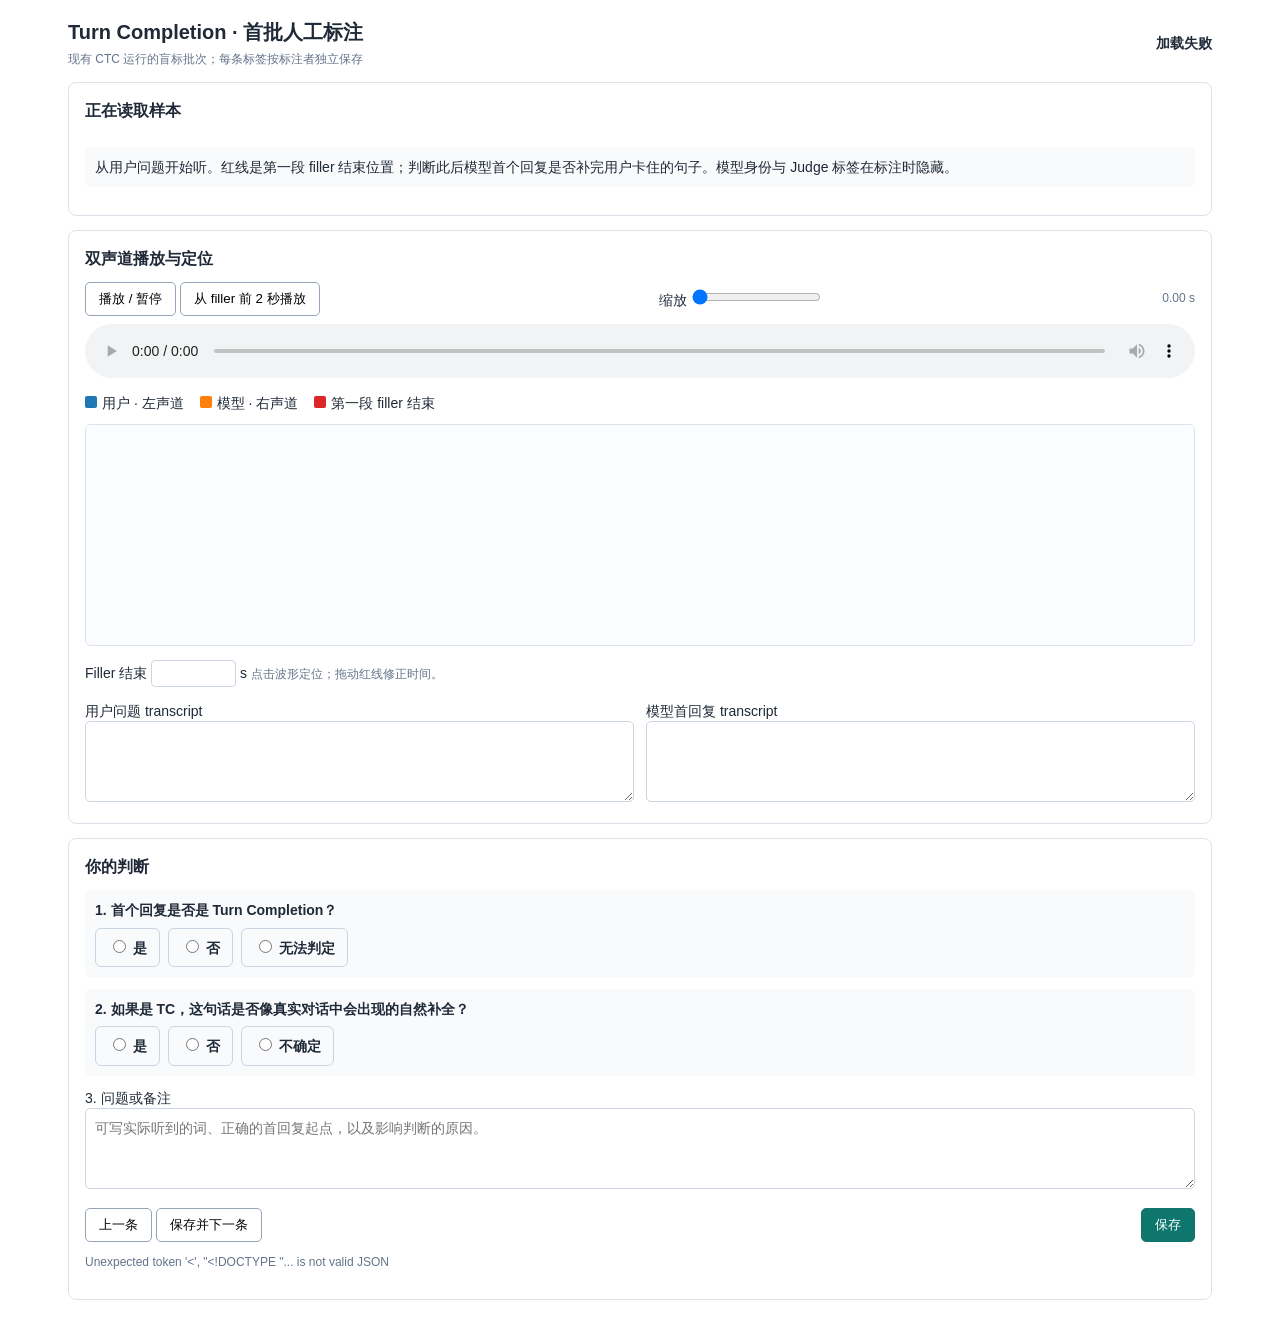
==== lab_ctc_agreement_app/static/index.html @ bad28054 "Add lab CTC agreement annotation app" ====
<!doctype html><html lang="zh-CN"><head><meta charset="utf-8"><meta name="viewport" content="width=device-width,initial-scale=1"><title>TC 首批人工标注</title><style>
:root{--ink:#1f2937;--muted:#64748b;--line:#dbe2ea;--blue:#1f77b4;--orange:#ff7f0e;--red:#dc2626;--accent:#0f766e}*{box-sizing:border-box}body{margin:0;color:var(--ink);font:14px/1.45 Arial,"Microsoft YaHei",sans-serif}main{max-width:1180px;margin:auto;padding:18px}h1{font-size:20px;margin:0 0 4px}h2{font-size:16px;margin:0 0 12px}.muted{color:var(--muted);font-size:12px}.card{border:1px solid var(--line);border-radius:8px;padding:16px;margin:14px 0}.row{display:flex;align-items:center;justify-content:space-between;gap:12px;flex-wrap:wrap}button{background:white;border:1px solid #94a3b8;border-radius:5px;padding:7px 13px;cursor:pointer}button.primary{background:var(--accent);color:white;border-color:var(--accent)}button:disabled{opacity:.5}.wavewrap{overflow-x:auto;border:1px solid var(--line);border-radius:6px;background:#fafcff;margin-top:10px}canvas{display:block;cursor:crosshair;touch-action:none}.legend{display:flex;gap:16px;flex-wrap:wrap;margin:10px 0}.legend b{display:inline-block;width:12px;height:12px;margin-right:5px;border-radius:2px}.transcripts{display:grid;grid-template-columns:1fr 1fr;gap:12px}textarea{width:100%;font:inherit;border:1px solid #cbd5e1;border-radius:5px;padding:9px;resize:vertical}.choices{display:flex;gap:8px;flex-wrap:wrap;margin-top:7px}.choices label{border:1px solid #cbd5e1;border-radius:6px;padding:8px 12px;cursor:pointer;background:#f8fafc;font-weight:bold}.choices label:has(input:checked){background:#eff6ff;border-color:var(--accent);color:var(--accent)}.prompt{padding:10px;background:#f8fafc;border-radius:6px;margin:12px 0}audio{width:100%;margin-top:8px}input[type=number]{width:85px;padding:5px;border:1px solid #cbd5e1;border-radius:4px}@media(max-width:700px){.transcripts{grid-template-columns:1fr}}
</style></head><body><main>
<header class="row"><div><h1>Turn Completion · 首批人工标注</h1><div class="muted">现有 CTC 运行的盲标批次；每条标签按标注者独立保存</div></div><strong id="progress">加载中…</strong></header>
<section class="card"><div class="row"><div><h2 id="caseTitle">正在读取样本</h2><span id="caseMeta" class="muted"></span></div><span id="caseStatus" class="muted"></span></div><p class="prompt">从用户问题开始听。红线是第一段 filler 结束位置；判断此后模型首个回复是否补完用户卡住的句子。模型身份与 Judge 标签在标注时隐藏。</p></section>
<section class="card"><h2>双声道播放与定位</h2><div class="row"><div><button id="play" type="button">播放 / 暂停</button> <button id="replay" type="button">从 filler 前 2 秒播放</button></div><label>缩放 <input id="zoom" type="range" min="1" max="3" step="0.1" value="1"></label><span id="clock" class="muted">0.00 s</span></div><audio id="audio" controls preload="metadata"></audio><div class="legend"><span><b style="background:var(--blue)"></b>用户 · 左声道</span><span><b style="background:var(--orange)"></b>模型 · 右声道</span><span><b style="background:var(--red)"></b>第一段 filler 结束</span></div><div class="wavewrap"><canvas id="wave" width="1120" height="220"></canvas></div><p><label>Filler 结束 <input id="filler" type="number" min="0" step="0.01"> s</label> <span class="muted">点击波形定位；拖动红线修正时间。</span></p><div class="transcripts"><label>用户问题 transcript<textarea id="userText" rows="3"></textarea></label><label>模型首回复 transcript<textarea id="modelText" rows="3"></textarea></label></div></section>
<section class="card"><h2>你的判断</h2><div class="prompt"><strong>1. 首个回复是否是 Turn Completion？</strong><div class="choices"><label><input type="radio" name="tc" value="yes"> 是</label><label><input type="radio" name="tc" value="no"> 否</label><label><input type="radio" name="tc" value="uncertain"> 无法判定</label></div></div><div class="prompt"><strong>2. 如果是 TC，这句话是否像真实对话中会出现的自然补全？</strong><div class="choices"><label><input type="radio" name="natural" value="yes"> 是</label><label><input type="radio" name="natural" value="no"> 否</label><label><input type="radio" name="natural" value="uncertain"> 不确定</label></div></div><label>3. 问题或备注<textarea id="note" rows="3" placeholder="可写实际听到的词、正确的首回复起点，以及影响判断的原因。"></textarea></label><div class="row" style="margin-top:14px"><div><button id="prev" type="button">上一条</button> <button id="next" type="button">保存并下一条</button></div><button id="save" class="primary" type="button">保存</button></div><p id="saveStatus" class="muted">每条标签单独保存。未点击保存或“保存并下一条”前，不会提交。</p></section>
</main><script>
const params=new URLSearchParams(location.search),annotator=params.get('annotator')||'',api=path=>`${path}?annotator=${encodeURIComponent(annotator)}`;
const q=id=>document.getElementById(id),audio=q('audio'),canvas=q('wave'),ctx=canvas.getContext('2d');let batch=[],index=0,channels=null,duration=1,dragMode=null,dirty=false,pendingSeek=null;
const checked=name=>document.querySelector(`input[name="${name}"]:checked`)?.value||null;
function current(){return batch[index]}
function draw(){const w=1120*(+q('zoom').value),h=220;canvas.width=w;canvas.height=h;ctx.fillStyle='#fafcff';ctx.fillRect(0,0,w,h);ctx.strokeStyle='#dbe2ea';ctx.beginPath();ctx.moveTo(0,110);ctx.lineTo(w,110);ctx.stroke();for(let c=0;c<2;c++){const data=channels?.[c],mid=c?165:55;ctx.fillStyle=c?'#ff7f0e':'#1f77b4';for(let x=0;x<w;x+=2){let amp=0;if(data){const a=Math.floor(x/w*data.length),b=Math.min(data.length,Math.floor((x+2)/w*data.length)+1),step=Math.max(1,Math.floor((b-a)/16));for(let i=a;i<b;i+=step)amp=Math.max(amp,Math.abs(data[i]))}const bar=Math.max(1,amp*38);ctx.fillRect(x,mid-bar,1.4,bar*2)}}const red=(+q('filler').value/duration)*w,play=(audio.currentTime/duration)*w;ctx.fillStyle='#dc2626';ctx.fillRect(red-2,0,4,h);ctx.fillText('filler end',Math.min(red+7,w-70),17);ctx.fillStyle='#0f766e';ctx.fillRect(play,0,2,h);ctx.fillStyle='#64748b';for(let t=0;t<=duration;t+=Math.max(2,Math.ceil(duration/10))){ctx.fillText(`${t}s`,t/duration*w+3,h-5)}}
function label(){return {key:current().key,turn_completion:checked('tc'),natural_completion:checked('natural'),filler_end_s:+q('filler').value,user_transcript:q('userText').value,model_transcript:q('modelText').value,note:q('note').value}}
async function save(){if(!checked('tc')){q('saveStatus').textContent='请先选择 Turn Completion 判断，或选择“无法判定”。';return false}try{const r=await fetch(api(`/api/label/${current().key}`),{method:'POST',headers:{'Content-Type':'application/json'},body:JSON.stringify(label())}),v=await r.json();if(!r.ok||!v.saved)throw Error(v.error||'save_failed');dirty=false;q('saveStatus').textContent='已保存到服务器';q('caseStatus').textContent='已保存';return true}catch(e){q('saveStatus').textContent=`保存失败：${e.message}`;return false}}
async function show(i){index=i;const c=current();audio.pause();audio.src=api(c.audio);audio.load();channels=null;duration=1;q('progress').textContent=`${i+1} / ${batch.length}`;q('caseTitle').textContent=`样本 ${i+1}`;q('caseMeta').textContent=`${c.context_mode==='text'?'Text':'Spoken'} context`;q('filler').value=c.filler_end_s;q('userText').value=c.user_transcript;q('modelText').value=c.model_transcript;q('note').value='';document.querySelectorAll('input[type=radio]').forEach(el=>el.checked=false);q('caseStatus').textContent='未标注';q('saveStatus').textContent='每条标签单独保存。';q('prev').disabled=i===0;q('next').disabled=i===batch.length-1;draw();try{const r=await fetch(api(`/api/label/${c.key}`));if(r.ok){const d=await r.json();if(index!==i)return;q('filler').value=d.filler_end_s??c.filler_end_s;q('userText').value=d.user_transcript??c.user_transcript;q('modelText').value=d.model_transcript??c.model_transcript;q('note').value=d.note??'';for(const [name,value] of [['tc',d.turn_completion],['natural',d.natural_completion]])if(value)document.querySelector(`input[name="${name}"][value="${value}"]`).checked=true;q('caseStatus').textContent='已保存';q('saveStatus').textContent='已恢复这条标签。';draw()}}catch{}fetch(api(c.audio)).then(r=>r.arrayBuffer()).then(b=>new(window.AudioContext||window.webkitAudioContext)().decodeAudioData(b)).then(buffer=>{if(index!==i)return;duration=buffer.duration;channels=[buffer.getChannelData(0),buffer.getChannelData(1)];draw()}).catch(()=>{q('saveStatus').textContent+=' 波形载入失败；仍可用音频播放器。'});dirty=false}
q('save').onclick=save;q('next').onclick=async()=>{if(await save())show(index+1)};q('prev').onclick=()=>{if(dirty&&!confirm('当前修改未保存，仍要返回上一条吗？'))return;show(index-1)};q('play').onclick=()=>audio.paused?audio.play():audio.pause();q('replay').onclick=()=>{audio.currentTime=Math.max(0,+q('filler').value-2);audio.play()};q('zoom').oninput=draw;audio.ontimeupdate=()=>{q('clock').textContent=`${audio.currentTime.toFixed(2)} / ${duration.toFixed(2)} s`;draw()};document.querySelectorAll('input,textarea').forEach(el=>{el.addEventListener('input',()=>dirty=true);el.addEventListener('change',()=>dirty=true)});
function waveTime(e){const rect=canvas.getBoundingClientRect();return Math.max(0,Math.min(duration,(e.clientX-rect.left)/rect.width*duration))}
function seekWave(e){const time=waveTime(e);if(audio.readyState>=1)audio.currentTime=time;else pendingSeek=time;q('clock').textContent=`${time.toFixed(2)} / ${duration.toFixed(2)} s`;draw()}
audio.addEventListener('loadedmetadata',()=>{if(Number.isFinite(audio.duration)&&audio.duration>0)duration=audio.duration;if(pendingSeek!==null){audio.currentTime=pendingSeek;pendingSeek=null}draw()});
canvas.onpointerdown=e=>{const rect=canvas.getBoundingClientRect(),x=(e.clientX-rect.left)/rect.width*canvas.width,red=+q('filler').value/duration*canvas.width;dragMode=Math.abs(x-red)<16?'filler':'seek';canvas.setPointerCapture(e.pointerId);if(dragMode==='seek')seekWave(e);draw()};
canvas.onpointermove=e=>{if(!dragMode)return;if(dragMode==='filler'){q('filler').value=waveTime(e).toFixed(2);dirty=true;draw()}else seekWave(e)};
canvas.onpointerup=()=>dragMode=null;canvas.onpointercancel=()=>dragMode=null;
Promise.all([fetch(api('/api/tasks')).then(r=>r.json()),fetch(api('/api/progress')).then(r=>r.json())]).then(([d,p])=>{batch=d.cases;if(!batch.length)throw Error('批次为空');const saved=new Set(p.saved_keys||[]);const first=batch.findIndex(c=>!saved.has(c.key));const requested=Number(new URLSearchParams(location.search).get('case'));const target=Number.isInteger(requested)&&requested>=1&&requested<=batch.length?requested-1:(first<0?batch.length-1:first);show(target);q('saveStatus').textContent=`已恢复你的进度：${p.saved_count}/${p.total} 条已保存。`}).catch(e=>{q('progress').textContent='加载失败';q('saveStatus').textContent=e.message});
</script></body></html>
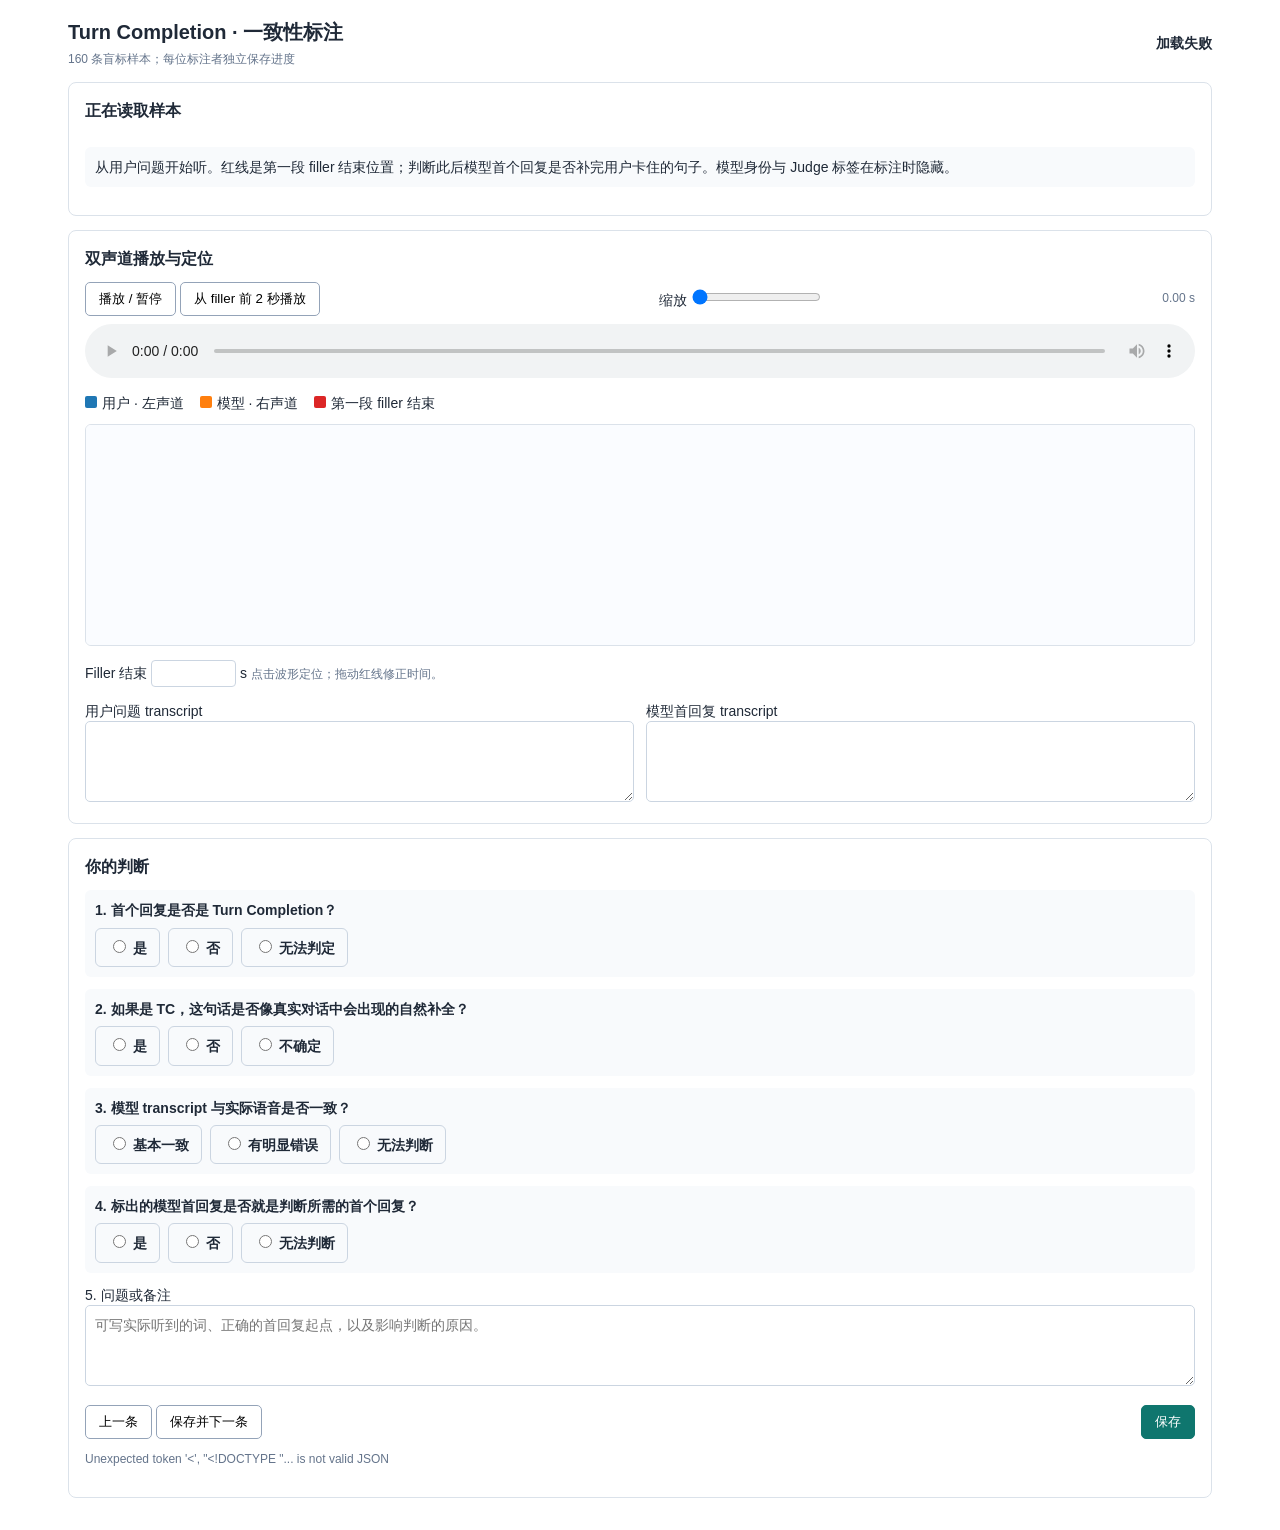
==== commit dbc96efa: "Add 160-case Turn Completion lab agreement batch" ====
--- a/lab_ctc_agreement_app/static/index.html
+++ b/lab_ctc_agreement_app/static/index.html
@@ -1,19 +1,19 @@
 <!doctype html><html lang="zh-CN"><head><meta charset="utf-8"><meta name="viewport" content="width=device-width,initial-scale=1"><title>TC 首批人工标注</title><style>
 :root{--ink:#1f2937;--muted:#64748b;--line:#dbe2ea;--blue:#1f77b4;--orange:#ff7f0e;--red:#dc2626;--accent:#0f766e}*{box-sizing:border-box}body{margin:0;color:var(--ink);font:14px/1.45 Arial,"Microsoft YaHei",sans-serif}main{max-width:1180px;margin:auto;padding:18px}h1{font-size:20px;margin:0 0 4px}h2{font-size:16px;margin:0 0 12px}.muted{color:var(--muted);font-size:12px}.card{border:1px solid var(--line);border-radius:8px;padding:16px;margin:14px 0}.row{display:flex;align-items:center;justify-content:space-between;gap:12px;flex-wrap:wrap}button{background:white;border:1px solid #94a3b8;border-radius:5px;padding:7px 13px;cursor:pointer}button.primary{background:var(--accent);color:white;border-color:var(--accent)}button:disabled{opacity:.5}.wavewrap{overflow-x:auto;border:1px solid var(--line);border-radius:6px;background:#fafcff;margin-top:10px}canvas{display:block;cursor:crosshair;touch-action:none}.legend{display:flex;gap:16px;flex-wrap:wrap;margin:10px 0}.legend b{display:inline-block;width:12px;height:12px;margin-right:5px;border-radius:2px}.transcripts{display:grid;grid-template-columns:1fr 1fr;gap:12px}textarea{width:100%;font:inherit;border:1px solid #cbd5e1;border-radius:5px;padding:9px;resize:vertical}.choices{display:flex;gap:8px;flex-wrap:wrap;margin-top:7px}.choices label{border:1px solid #cbd5e1;border-radius:6px;padding:8px 12px;cursor:pointer;background:#f8fafc;font-weight:bold}.choices label:has(input:checked){background:#eff6ff;border-color:var(--accent);color:var(--accent)}.prompt{padding:10px;background:#f8fafc;border-radius:6px;margin:12px 0}audio{width:100%;margin-top:8px}input[type=number]{width:85px;padding:5px;border:1px solid #cbd5e1;border-radius:4px}@media(max-width:700px){.transcripts{grid-template-columns:1fr}}
 </style></head><body><main>
-<header class="row"><div><h1>Turn Completion · 首批人工标注</h1><div class="muted">现有 CTC 运行的盲标批次；每条标签按标注者独立保存</div></div><strong id="progress">加载中…</strong></header>
+<header class="row"><div><h1>Turn Completion · 一致性标注</h1><div class="muted">160 条盲标样本；每位标注者独立保存进度</div></div><strong id="progress">加载中…</strong></header>
 <section class="card"><div class="row"><div><h2 id="caseTitle">正在读取样本</h2><span id="caseMeta" class="muted"></span></div><span id="caseStatus" class="muted"></span></div><p class="prompt">从用户问题开始听。红线是第一段 filler 结束位置；判断此后模型首个回复是否补完用户卡住的句子。模型身份与 Judge 标签在标注时隐藏。</p></section>
 <section class="card"><h2>双声道播放与定位</h2><div class="row"><div><button id="play" type="button">播放 / 暂停</button> <button id="replay" type="button">从 filler 前 2 秒播放</button></div><label>缩放 <input id="zoom" type="range" min="1" max="3" step="0.1" value="1"></label><span id="clock" class="muted">0.00 s</span></div><audio id="audio" controls preload="metadata"></audio><div class="legend"><span><b style="background:var(--blue)"></b>用户 · 左声道</span><span><b style="background:var(--orange)"></b>模型 · 右声道</span><span><b style="background:var(--red)"></b>第一段 filler 结束</span></div><div class="wavewrap"><canvas id="wave" width="1120" height="220"></canvas></div><p><label>Filler 结束 <input id="filler" type="number" min="0" step="0.01"> s</label> <span class="muted">点击波形定位；拖动红线修正时间。</span></p><div class="transcripts"><label>用户问题 transcript<textarea id="userText" rows="3"></textarea></label><label>模型首回复 transcript<textarea id="modelText" rows="3"></textarea></label></div></section>
-<section class="card"><h2>你的判断</h2><div class="prompt"><strong>1. 首个回复是否是 Turn Completion？</strong><div class="choices"><label><input type="radio" name="tc" value="yes"> 是</label><label><input type="radio" name="tc" value="no"> 否</label><label><input type="radio" name="tc" value="uncertain"> 无法判定</label></div></div><div class="prompt"><strong>2. 如果是 TC，这句话是否像真实对话中会出现的自然补全？</strong><div class="choices"><label><input type="radio" name="natural" value="yes"> 是</label><label><input type="radio" name="natural" value="no"> 否</label><label><input type="radio" name="natural" value="uncertain"> 不确定</label></div></div><label>3. 问题或备注<textarea id="note" rows="3" placeholder="可写实际听到的词、正确的首回复起点，以及影响判断的原因。"></textarea></label><div class="row" style="margin-top:14px"><div><button id="prev" type="button">上一条</button> <button id="next" type="button">保存并下一条</button></div><button id="save" class="primary" type="button">保存</button></div><p id="saveStatus" class="muted">每条标签单独保存。未点击保存或“保存并下一条”前，不会提交。</p></section>
+<section class="card"><h2>你的判断</h2><div class="prompt"><strong>1. 首个回复是否是 Turn Completion？</strong><div class="choices"><label><input type="radio" name="tc" value="yes"> 是</label><label><input type="radio" name="tc" value="no"> 否</label><label><input type="radio" name="tc" value="uncertain"> 无法判定</label></div></div><div class="prompt"><strong>2. 如果是 TC，这句话是否像真实对话中会出现的自然补全？</strong><div class="choices"><label><input type="radio" name="natural" value="yes"> 是</label><label><input type="radio" name="natural" value="no"> 否</label><label><input type="radio" name="natural" value="uncertain"> 不确定</label></div></div><div class="prompt"><strong>3. 模型 transcript 与实际语音是否一致？</strong><div class="choices"><label><input type="radio" name="asr" value="match"> 基本一致</label><label><input type="radio" name="asr" value="material"> 有明显错误</label><label><input type="radio" name="asr" value="uncertain"> 无法判断</label></div></div><div class="prompt"><strong>4. 标出的模型首回复是否就是判断所需的首个回复？</strong><div class="choices"><label><input type="radio" name="boundary" value="correct"> 是</label><label><input type="radio" name="boundary" value="incorrect"> 否</label><label><input type="radio" name="boundary" value="uncertain"> 无法判断</label></div></div><label>5. 问题或备注<textarea id="note" rows="3" placeholder="可写实际听到的词、正确的首回复起点，以及影响判断的原因。"></textarea></label><div class="row" style="margin-top:14px"><div><button id="prev" type="button">上一条</button> <button id="next" type="button">保存并下一条</button></div><button id="save" class="primary" type="button">保存</button></div><p id="saveStatus" class="muted">每条标签单独保存。未点击保存或“保存并下一条”前，不会提交。</p></section>
 </main><script>
 const params=new URLSearchParams(location.search),annotator=params.get('annotator')||'',api=path=>`${path}?annotator=${encodeURIComponent(annotator)}`;
 const q=id=>document.getElementById(id),audio=q('audio'),canvas=q('wave'),ctx=canvas.getContext('2d');let batch=[],index=0,channels=null,duration=1,dragMode=null,dirty=false,pendingSeek=null;
 const checked=name=>document.querySelector(`input[name="${name}"]:checked`)?.value||null;
 function current(){return batch[index]}
 function draw(){const w=1120*(+q('zoom').value),h=220;canvas.width=w;canvas.height=h;ctx.fillStyle='#fafcff';ctx.fillRect(0,0,w,h);ctx.strokeStyle='#dbe2ea';ctx.beginPath();ctx.moveTo(0,110);ctx.lineTo(w,110);ctx.stroke();for(let c=0;c<2;c++){const data=channels?.[c],mid=c?165:55;ctx.fillStyle=c?'#ff7f0e':'#1f77b4';for(let x=0;x<w;x+=2){let amp=0;if(data){const a=Math.floor(x/w*data.length),b=Math.min(data.length,Math.floor((x+2)/w*data.length)+1),step=Math.max(1,Math.floor((b-a)/16));for(let i=a;i<b;i+=step)amp=Math.max(amp,Math.abs(data[i]))}const bar=Math.max(1,amp*38);ctx.fillRect(x,mid-bar,1.4,bar*2)}}const red=(+q('filler').value/duration)*w,play=(audio.currentTime/duration)*w;ctx.fillStyle='#dc2626';ctx.fillRect(red-2,0,4,h);ctx.fillText('filler end',Math.min(red+7,w-70),17);ctx.fillStyle='#0f766e';ctx.fillRect(play,0,2,h);ctx.fillStyle='#64748b';for(let t=0;t<=duration;t+=Math.max(2,Math.ceil(duration/10))){ctx.fillText(`${t}s`,t/duration*w+3,h-5)}}
-function label(){return {key:current().key,turn_completion:checked('tc'),natural_completion:checked('natural'),filler_end_s:+q('filler').value,user_transcript:q('userText').value,model_transcript:q('modelText').value,note:q('note').value}}
-async function save(){if(!checked('tc')){q('saveStatus').textContent='请先选择 Turn Completion 判断，或选择“无法判定”。';return false}try{const r=await fetch(api(`/api/label/${current().key}`),{method:'POST',headers:{'Content-Type':'application/json'},body:JSON.stringify(label())}),v=await r.json();if(!r.ok||!v.saved)throw Error(v.error||'save_failed');dirty=false;q('saveStatus').textContent='已保存到服务器';q('caseStatus').textContent='已保存';return true}catch(e){q('saveStatus').textContent=`保存失败：${e.message}`;return false}}
-async function show(i){index=i;const c=current();audio.pause();audio.src=api(c.audio);audio.load();channels=null;duration=1;q('progress').textContent=`${i+1} / ${batch.length}`;q('caseTitle').textContent=`样本 ${i+1}`;q('caseMeta').textContent=`${c.context_mode==='text'?'Text':'Spoken'} context`;q('filler').value=c.filler_end_s;q('userText').value=c.user_transcript;q('modelText').value=c.model_transcript;q('note').value='';document.querySelectorAll('input[type=radio]').forEach(el=>el.checked=false);q('caseStatus').textContent='未标注';q('saveStatus').textContent='每条标签单独保存。';q('prev').disabled=i===0;q('next').disabled=i===batch.length-1;draw();try{const r=await fetch(api(`/api/label/${c.key}`));if(r.ok){const d=await r.json();if(index!==i)return;q('filler').value=d.filler_end_s??c.filler_end_s;q('userText').value=d.user_transcript??c.user_transcript;q('modelText').value=d.model_transcript??c.model_transcript;q('note').value=d.note??'';for(const [name,value] of [['tc',d.turn_completion],['natural',d.natural_completion]])if(value)document.querySelector(`input[name="${name}"][value="${value}"]`).checked=true;q('caseStatus').textContent='已保存';q('saveStatus').textContent='已恢复这条标签。';draw()}}catch{}fetch(api(c.audio)).then(r=>r.arrayBuffer()).then(b=>new(window.AudioContext||window.webkitAudioContext)().decodeAudioData(b)).then(buffer=>{if(index!==i)return;duration=buffer.duration;channels=[buffer.getChannelData(0),buffer.getChannelData(1)];draw()}).catch(()=>{q('saveStatus').textContent+=' 波形载入失败；仍可用音频播放器。'});dirty=false}
+function label(){return {key:current().key,turn_completion:checked('tc'),natural_completion:checked('natural'),asr_quality:checked('asr'),candidate_boundary:checked('boundary'),filler_end_s:+q('filler').value,user_transcript:q('userText').value,model_transcript:q('modelText').value,note:q('note').value}}
+async function save(){if(!checked('tc')||!checked('asr')||!checked('boundary')){q('saveStatus').textContent='请完成 TC、transcript 和首回复判断。';return false}if(checked('tc')==='yes'&&!checked('natural')){q('saveStatus').textContent='判为 TC 时请填写自然度。';return false}try{const r=await fetch(api(`/api/label/${current().key}`),{method:'POST',headers:{'Content-Type':'application/json'},body:JSON.stringify(label())}),v=await r.json();if(!r.ok||!v.saved)throw Error(v.error||'save_failed');dirty=false;q('saveStatus').textContent='已保存到服务器';q('caseStatus').textContent='已保存';return true}catch(e){q('saveStatus').textContent=`保存失败：${e.message}`;return false}}
+async function show(i){index=i;const c=current();audio.pause();audio.src=api(c.audio);audio.load();channels=null;duration=1;q('progress').textContent=`${i+1} / ${batch.length}`;q('caseTitle').textContent=`样本 ${i+1}`;q('caseMeta').textContent='';q('filler').value=c.filler_end_s;q('userText').value=c.user_transcript;q('modelText').value=c.model_transcript;q('note').value='';document.querySelectorAll('input[type=radio]').forEach(el=>el.checked=false);q('caseStatus').textContent='未标注';q('saveStatus').textContent='每条标签单独保存。';q('prev').disabled=i===0;q('next').disabled=i===batch.length-1;draw();try{const r=await fetch(api(`/api/label/${c.key}`));if(r.ok){const d=await r.json();if(index!==i)return;q('filler').value=d.filler_end_s??c.filler_end_s;q('userText').value=d.user_transcript??c.user_transcript;q('modelText').value=d.model_transcript??c.model_transcript;q('note').value=d.note??'';for(const [name,value] of [['tc',d.turn_completion],['natural',d.natural_completion],['asr',d.asr_quality],['boundary',d.candidate_boundary]])if(value){const input=document.querySelector(`input[name="${name}"][value="${value}"]`);if(input)input.checked=true}q('caseStatus').textContent='已保存';q('saveStatus').textContent='已恢复这条标签。';draw()}}catch{}fetch(api(c.audio)).then(r=>r.arrayBuffer()).then(b=>new(window.AudioContext||window.webkitAudioContext)().decodeAudioData(b)).then(buffer=>{if(index!==i)return;duration=buffer.duration;channels=[buffer.getChannelData(0),buffer.getChannelData(1)];draw()}).catch(()=>{q('saveStatus').textContent+=' 波形载入失败；仍可用音频播放器。'});dirty=false}
 q('save').onclick=save;q('next').onclick=async()=>{if(await save())show(index+1)};q('prev').onclick=()=>{if(dirty&&!confirm('当前修改未保存，仍要返回上一条吗？'))return;show(index-1)};q('play').onclick=()=>audio.paused?audio.play():audio.pause();q('replay').onclick=()=>{audio.currentTime=Math.max(0,+q('filler').value-2);audio.play()};q('zoom').oninput=draw;audio.ontimeupdate=()=>{q('clock').textContent=`${audio.currentTime.toFixed(2)} / ${duration.toFixed(2)} s`;draw()};document.querySelectorAll('input,textarea').forEach(el=>{el.addEventListener('input',()=>dirty=true);el.addEventListener('change',()=>dirty=true)});
 function waveTime(e){const rect=canvas.getBoundingClientRect();return Math.max(0,Math.min(duration,(e.clientX-rect.left)/rect.width*duration))}
 function seekWave(e){const time=waveTime(e);if(audio.readyState>=1)audio.currentTime=time;else pendingSeek=time;q('clock').textContent=`${time.toFixed(2)} / ${duration.toFixed(2)} s`;draw()}
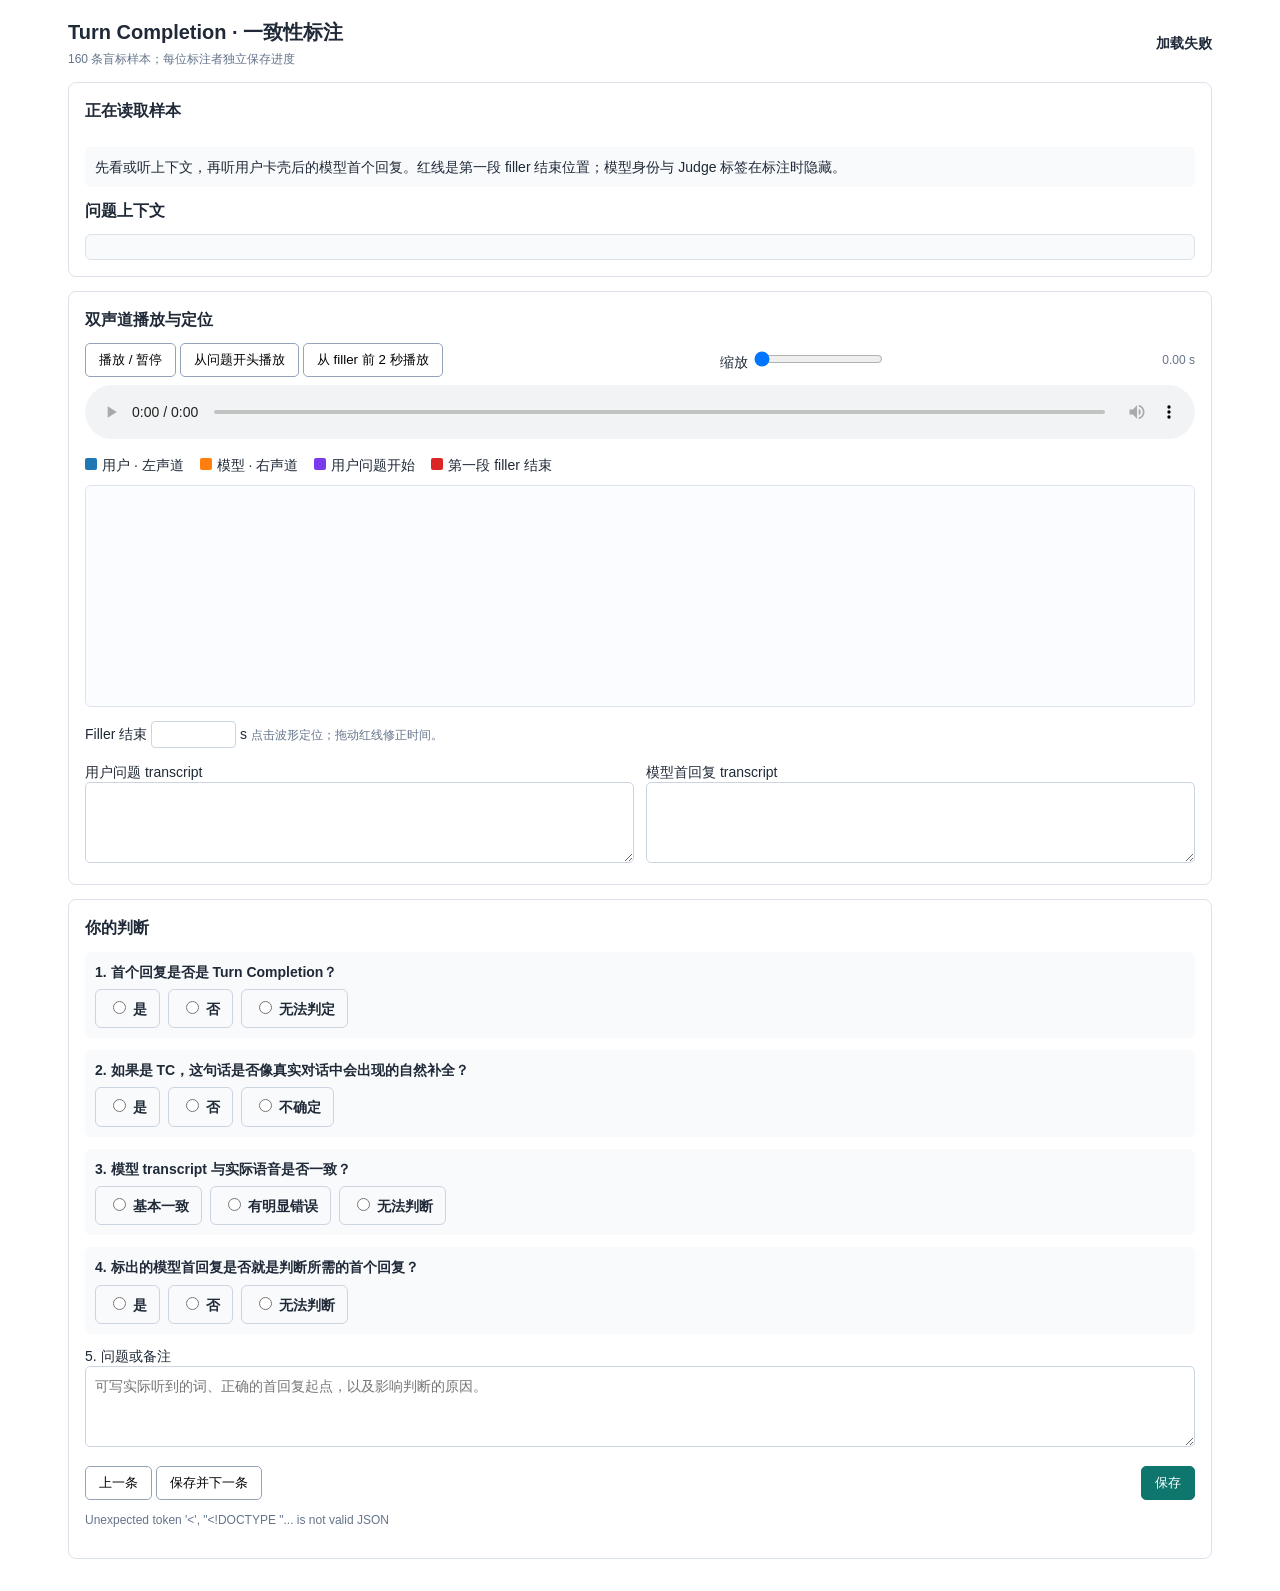
==== commit e4f5b2ce: "Restore question context in TC agreement dataset and UI" ====
--- a/lab_ctc_agreement_app/static/index.html
+++ b/lab_ctc_agreement_app/static/index.html
@@ -1,20 +1,20 @@
 <!doctype html><html lang="zh-CN"><head><meta charset="utf-8"><meta name="viewport" content="width=device-width,initial-scale=1"><title>TC 首批人工标注</title><style>
-:root{--ink:#1f2937;--muted:#64748b;--line:#dbe2ea;--blue:#1f77b4;--orange:#ff7f0e;--red:#dc2626;--accent:#0f766e}*{box-sizing:border-box}body{margin:0;color:var(--ink);font:14px/1.45 Arial,"Microsoft YaHei",sans-serif}main{max-width:1180px;margin:auto;padding:18px}h1{font-size:20px;margin:0 0 4px}h2{font-size:16px;margin:0 0 12px}.muted{color:var(--muted);font-size:12px}.card{border:1px solid var(--line);border-radius:8px;padding:16px;margin:14px 0}.row{display:flex;align-items:center;justify-content:space-between;gap:12px;flex-wrap:wrap}button{background:white;border:1px solid #94a3b8;border-radius:5px;padding:7px 13px;cursor:pointer}button.primary{background:var(--accent);color:white;border-color:var(--accent)}button:disabled{opacity:.5}.wavewrap{overflow-x:auto;border:1px solid var(--line);border-radius:6px;background:#fafcff;margin-top:10px}canvas{display:block;cursor:crosshair;touch-action:none}.legend{display:flex;gap:16px;flex-wrap:wrap;margin:10px 0}.legend b{display:inline-block;width:12px;height:12px;margin-right:5px;border-radius:2px}.transcripts{display:grid;grid-template-columns:1fr 1fr;gap:12px}textarea{width:100%;font:inherit;border:1px solid #cbd5e1;border-radius:5px;padding:9px;resize:vertical}.choices{display:flex;gap:8px;flex-wrap:wrap;margin-top:7px}.choices label{border:1px solid #cbd5e1;border-radius:6px;padding:8px 12px;cursor:pointer;background:#f8fafc;font-weight:bold}.choices label:has(input:checked){background:#eff6ff;border-color:var(--accent);color:var(--accent)}.prompt{padding:10px;background:#f8fafc;border-radius:6px;margin:12px 0}audio{width:100%;margin-top:8px}input[type=number]{width:85px;padding:5px;border:1px solid #cbd5e1;border-radius:4px}@media(max-width:700px){.transcripts{grid-template-columns:1fr}}
+:root{--ink:#1f2937;--muted:#64748b;--line:#dbe2ea;--blue:#1f77b4;--orange:#ff7f0e;--red:#dc2626;--accent:#0f766e}*{box-sizing:border-box}body{margin:0;color:var(--ink);font:14px/1.45 Arial,"Microsoft YaHei",sans-serif}main{max-width:1180px;margin:auto;padding:18px}h1{font-size:20px;margin:0 0 4px}h2{font-size:16px;margin:0 0 12px}.muted{color:var(--muted);font-size:12px}.card{border:1px solid var(--line);border-radius:8px;padding:16px;margin:14px 0}.row{display:flex;align-items:center;justify-content:space-between;gap:12px;flex-wrap:wrap}button{background:white;border:1px solid #94a3b8;border-radius:5px;padding:7px 13px;cursor:pointer}button.primary{background:var(--accent);color:white;border-color:var(--accent)}button:disabled{opacity:.5}.wavewrap{overflow-x:auto;border:1px solid var(--line);border-radius:6px;background:#fafcff;margin-top:10px}canvas{display:block;cursor:crosshair;touch-action:none}.legend{display:flex;gap:16px;flex-wrap:wrap;margin:10px 0}.legend b{display:inline-block;width:12px;height:12px;margin-right:5px;border-radius:2px}.transcripts{display:grid;grid-template-columns:1fr 1fr;gap:12px}textarea{width:100%;font:inherit;border:1px solid #cbd5e1;border-radius:5px;padding:9px;resize:vertical}.choices{display:flex;gap:8px;flex-wrap:wrap;margin-top:7px}.choices label{border:1px solid #cbd5e1;border-radius:6px;padding:8px 12px;cursor:pointer;background:#f8fafc;font-weight:bold}.choices label:has(input:checked){background:#eff6ff;border-color:var(--accent);color:var(--accent)}.prompt{padding:10px;background:#f8fafc;border-radius:6px;margin:12px 0}.context-text{white-space:pre-wrap;max-height:220px;overflow:auto;padding:12px;background:#f8fafc;border:1px solid var(--line);border-radius:6px}audio{width:100%;margin-top:8px}input[type=number]{width:85px;padding:5px;border:1px solid #cbd5e1;border-radius:4px}@media(max-width:700px){.transcripts{grid-template-columns:1fr}}
 </style></head><body><main>
 <header class="row"><div><h1>Turn Completion · 一致性标注</h1><div class="muted">160 条盲标样本；每位标注者独立保存进度</div></div><strong id="progress">加载中…</strong></header>
-<section class="card"><div class="row"><div><h2 id="caseTitle">正在读取样本</h2><span id="caseMeta" class="muted"></span></div><span id="caseStatus" class="muted"></span></div><p class="prompt">从用户问题开始听。红线是第一段 filler 结束位置；判断此后模型首个回复是否补完用户卡住的句子。模型身份与 Judge 标签在标注时隐藏。</p></section>
-<section class="card"><h2>双声道播放与定位</h2><div class="row"><div><button id="play" type="button">播放 / 暂停</button> <button id="replay" type="button">从 filler 前 2 秒播放</button></div><label>缩放 <input id="zoom" type="range" min="1" max="3" step="0.1" value="1"></label><span id="clock" class="muted">0.00 s</span></div><audio id="audio" controls preload="metadata"></audio><div class="legend"><span><b style="background:var(--blue)"></b>用户 · 左声道</span><span><b style="background:var(--orange)"></b>模型 · 右声道</span><span><b style="background:var(--red)"></b>第一段 filler 结束</span></div><div class="wavewrap"><canvas id="wave" width="1120" height="220"></canvas></div><p><label>Filler 结束 <input id="filler" type="number" min="0" step="0.01"> s</label> <span class="muted">点击波形定位；拖动红线修正时间。</span></p><div class="transcripts"><label>用户问题 transcript<textarea id="userText" rows="3"></textarea></label><label>模型首回复 transcript<textarea id="modelText" rows="3"></textarea></label></div></section>
+<section class="card"><div class="row"><div><h2 id="caseTitle">正在读取样本</h2><span id="caseMeta" class="muted"></span></div><span id="caseStatus" class="muted"></span></div><p class="prompt">先看或听上下文，再听用户卡壳后的模型首个回复。红线是第一段 filler 结束位置；模型身份与 Judge 标签在标注时隐藏。</p><h2 id="contextTitle">问题上下文</h2><div id="contextText" class="context-text"></div></section>
+<section class="card"><h2>双声道播放与定位</h2><div class="row"><div><button id="play" type="button">播放 / 暂停</button> <button id="question" type="button">从问题开头播放</button> <button id="replay" type="button">从 filler 前 2 秒播放</button></div><label>缩放 <input id="zoom" type="range" min="1" max="3" step="0.1" value="1"></label><span id="clock" class="muted">0.00 s</span></div><audio id="audio" controls preload="metadata"></audio><div class="legend"><span><b style="background:var(--blue)"></b>用户 · 左声道</span><span><b style="background:var(--orange)"></b>模型 · 右声道</span><span><b style="background:#7c3aed"></b>用户问题开始</span><span><b style="background:var(--red)"></b>第一段 filler 结束</span></div><div class="wavewrap"><canvas id="wave" width="1120" height="220"></canvas></div><p><label>Filler 结束 <input id="filler" type="number" min="0" step="0.01"> s</label> <span class="muted">点击波形定位；拖动红线修正时间。</span></p><div class="transcripts"><label>用户问题 transcript<textarea id="userText" rows="3"></textarea></label><label>模型首回复 transcript<textarea id="modelText" rows="3"></textarea></label></div></section>
 <section class="card"><h2>你的判断</h2><div class="prompt"><strong>1. 首个回复是否是 Turn Completion？</strong><div class="choices"><label><input type="radio" name="tc" value="yes"> 是</label><label><input type="radio" name="tc" value="no"> 否</label><label><input type="radio" name="tc" value="uncertain"> 无法判定</label></div></div><div class="prompt"><strong>2. 如果是 TC，这句话是否像真实对话中会出现的自然补全？</strong><div class="choices"><label><input type="radio" name="natural" value="yes"> 是</label><label><input type="radio" name="natural" value="no"> 否</label><label><input type="radio" name="natural" value="uncertain"> 不确定</label></div></div><div class="prompt"><strong>3. 模型 transcript 与实际语音是否一致？</strong><div class="choices"><label><input type="radio" name="asr" value="match"> 基本一致</label><label><input type="radio" name="asr" value="material"> 有明显错误</label><label><input type="radio" name="asr" value="uncertain"> 无法判断</label></div></div><div class="prompt"><strong>4. 标出的模型首回复是否就是判断所需的首个回复？</strong><div class="choices"><label><input type="radio" name="boundary" value="correct"> 是</label><label><input type="radio" name="boundary" value="incorrect"> 否</label><label><input type="radio" name="boundary" value="uncertain"> 无法判断</label></div></div><label>5. 问题或备注<textarea id="note" rows="3" placeholder="可写实际听到的词、正确的首回复起点，以及影响判断的原因。"></textarea></label><div class="row" style="margin-top:14px"><div><button id="prev" type="button">上一条</button> <button id="next" type="button">保存并下一条</button></div><button id="save" class="primary" type="button">保存</button></div><p id="saveStatus" class="muted">每条标签单独保存。未点击保存或“保存并下一条”前，不会提交。</p></section>
 </main><script>
 const params=new URLSearchParams(location.search),annotator=params.get('annotator')||'',api=path=>`${path}?annotator=${encodeURIComponent(annotator)}`;
 const q=id=>document.getElementById(id),audio=q('audio'),canvas=q('wave'),ctx=canvas.getContext('2d');let batch=[],index=0,channels=null,duration=1,dragMode=null,dirty=false,pendingSeek=null;
 const checked=name=>document.querySelector(`input[name="${name}"]:checked`)?.value||null;
 function current(){return batch[index]}
-function draw(){const w=1120*(+q('zoom').value),h=220;canvas.width=w;canvas.height=h;ctx.fillStyle='#fafcff';ctx.fillRect(0,0,w,h);ctx.strokeStyle='#dbe2ea';ctx.beginPath();ctx.moveTo(0,110);ctx.lineTo(w,110);ctx.stroke();for(let c=0;c<2;c++){const data=channels?.[c],mid=c?165:55;ctx.fillStyle=c?'#ff7f0e':'#1f77b4';for(let x=0;x<w;x+=2){let amp=0;if(data){const a=Math.floor(x/w*data.length),b=Math.min(data.length,Math.floor((x+2)/w*data.length)+1),step=Math.max(1,Math.floor((b-a)/16));for(let i=a;i<b;i+=step)amp=Math.max(amp,Math.abs(data[i]))}const bar=Math.max(1,amp*38);ctx.fillRect(x,mid-bar,1.4,bar*2)}}const red=(+q('filler').value/duration)*w,play=(audio.currentTime/duration)*w;ctx.fillStyle='#dc2626';ctx.fillRect(red-2,0,4,h);ctx.fillText('filler end',Math.min(red+7,w-70),17);ctx.fillStyle='#0f766e';ctx.fillRect(play,0,2,h);ctx.fillStyle='#64748b';for(let t=0;t<=duration;t+=Math.max(2,Math.ceil(duration/10))){ctx.fillText(`${t}s`,t/duration*w+3,h-5)}}
+function draw(){const w=1120*(+q('zoom').value),h=220;canvas.width=w;canvas.height=h;ctx.fillStyle='#fafcff';ctx.fillRect(0,0,w,h);ctx.strokeStyle='#dbe2ea';ctx.beginPath();ctx.moveTo(0,110);ctx.lineTo(w,110);ctx.stroke();for(let c=0;c<2;c++){const data=channels?.[c],mid=c?165:55;ctx.fillStyle=c?'#ff7f0e':'#1f77b4';for(let x=0;x<w;x+=2){let amp=0;if(data){const a=Math.floor(x/w*data.length),b=Math.min(data.length,Math.floor((x+2)/w*data.length)+1),step=Math.max(1,Math.floor((b-a)/16));for(let i=a;i<b;i+=step)amp=Math.max(amp,Math.abs(data[i]))}const bar=Math.max(1,amp*38);ctx.fillRect(x,mid-bar,1.4,bar*2)}}const start=+(current()?.question_start_s||0)/duration*w,red=(+q('filler').value/duration)*w,play=(audio.currentTime/duration)*w;if(start>0){ctx.fillStyle='#7c3aed';ctx.fillRect(start-2,0,4,h);ctx.fillText('question',Math.min(start+7,w-65),33)}ctx.fillStyle='#dc2626';ctx.fillRect(red-2,0,4,h);ctx.fillText('filler end',Math.min(red+7,w-70),17);ctx.fillStyle='#0f766e';ctx.fillRect(play,0,2,h);ctx.fillStyle='#64748b';for(let t=0;t<=duration;t+=Math.max(2,Math.ceil(duration/10))){ctx.fillText(`${t}s`,t/duration*w+3,h-5)}}
 function label(){return {key:current().key,turn_completion:checked('tc'),natural_completion:checked('natural'),asr_quality:checked('asr'),candidate_boundary:checked('boundary'),filler_end_s:+q('filler').value,user_transcript:q('userText').value,model_transcript:q('modelText').value,note:q('note').value}}
 async function save(){if(!checked('tc')||!checked('asr')||!checked('boundary')){q('saveStatus').textContent='请完成 TC、transcript 和首回复判断。';return false}if(checked('tc')==='yes'&&!checked('natural')){q('saveStatus').textContent='判为 TC 时请填写自然度。';return false}try{const r=await fetch(api(`/api/label/${current().key}`),{method:'POST',headers:{'Content-Type':'application/json'},body:JSON.stringify(label())}),v=await r.json();if(!r.ok||!v.saved)throw Error(v.error||'save_failed');dirty=false;q('saveStatus').textContent='已保存到服务器';q('caseStatus').textContent='已保存';return true}catch(e){q('saveStatus').textContent=`保存失败：${e.message}`;return false}}
-async function show(i){index=i;const c=current();audio.pause();audio.src=api(c.audio);audio.load();channels=null;duration=1;q('progress').textContent=`${i+1} / ${batch.length}`;q('caseTitle').textContent=`样本 ${i+1}`;q('caseMeta').textContent='';q('filler').value=c.filler_end_s;q('userText').value=c.user_transcript;q('modelText').value=c.model_transcript;q('note').value='';document.querySelectorAll('input[type=radio]').forEach(el=>el.checked=false);q('caseStatus').textContent='未标注';q('saveStatus').textContent='每条标签单独保存。';q('prev').disabled=i===0;q('next').disabled=i===batch.length-1;draw();try{const r=await fetch(api(`/api/label/${c.key}`));if(r.ok){const d=await r.json();if(index!==i)return;q('filler').value=d.filler_end_s??c.filler_end_s;q('userText').value=d.user_transcript??c.user_transcript;q('modelText').value=d.model_transcript??c.model_transcript;q('note').value=d.note??'';for(const [name,value] of [['tc',d.turn_completion],['natural',d.natural_completion],['asr',d.asr_quality],['boundary',d.candidate_boundary]])if(value){const input=document.querySelector(`input[name="${name}"][value="${value}"]`);if(input)input.checked=true}q('caseStatus').textContent='已保存';q('saveStatus').textContent='已恢复这条标签。';draw()}}catch{}fetch(api(c.audio)).then(r=>r.arrayBuffer()).then(b=>new(window.AudioContext||window.webkitAudioContext)().decodeAudioData(b)).then(buffer=>{if(index!==i)return;duration=buffer.duration;channels=[buffer.getChannelData(0),buffer.getChannelData(1)];draw()}).catch(()=>{q('saveStatus').textContent+=' 波形载入失败；仍可用音频播放器。'});dirty=false}
-q('save').onclick=save;q('next').onclick=async()=>{if(await save())show(index+1)};q('prev').onclick=()=>{if(dirty&&!confirm('当前修改未保存，仍要返回上一条吗？'))return;show(index-1)};q('play').onclick=()=>audio.paused?audio.play():audio.pause();q('replay').onclick=()=>{audio.currentTime=Math.max(0,+q('filler').value-2);audio.play()};q('zoom').oninput=draw;audio.ontimeupdate=()=>{q('clock').textContent=`${audio.currentTime.toFixed(2)} / ${duration.toFixed(2)} s`;draw()};document.querySelectorAll('input,textarea').forEach(el=>{el.addEventListener('input',()=>dirty=true);el.addEventListener('change',()=>dirty=true)});
+async function show(i){index=i;const c=current();audio.pause();audio.src=api(c.audio);audio.load();channels=null;duration=1;q('progress').textContent=`${i+1} / ${batch.length}`;q('caseTitle').textContent=`样本 ${i+1}`;q('caseMeta').textContent=c.context_mode==='text'?'文字上下文':'语音上下文';q('contextTitle').textContent=c.context_mode==='text'?'问题的文字上下文':'问题的语音上下文';q('contextText').textContent=c.context_mode==='text'?c.context_text:`从音频开头听上下文；${(+c.question_start_s).toFixed(2)} 秒处（紫线）开始用户问题。`;q('filler').value=c.filler_end_s;q('userText').value=c.user_transcript;q('modelText').value=c.model_transcript;q('note').value='';document.querySelectorAll('input[type=radio]').forEach(el=>el.checked=false);q('caseStatus').textContent='未标注';q('saveStatus').textContent='每条标签单独保存。';q('prev').disabled=i===0;q('next').disabled=i===batch.length-1;draw();try{const r=await fetch(api(`/api/label/${c.key}`));if(r.ok){const d=await r.json();if(index!==i)return;q('filler').value=d.filler_end_s??c.filler_end_s;q('userText').value=d.user_transcript??c.user_transcript;q('modelText').value=d.model_transcript??c.model_transcript;q('note').value=d.note??'';for(const [name,value] of [['tc',d.turn_completion],['natural',d.natural_completion],['asr',d.asr_quality],['boundary',d.candidate_boundary]])if(value){const input=document.querySelector(`input[name="${name}"][value="${value}"]`);if(input)input.checked=true}q('caseStatus').textContent='已保存';q('saveStatus').textContent='已恢复这条标签。';draw()}}catch{}fetch(api(c.audio)).then(r=>r.arrayBuffer()).then(b=>new(window.AudioContext||window.webkitAudioContext)().decodeAudioData(b)).then(buffer=>{if(index!==i)return;duration=buffer.duration;channels=[buffer.getChannelData(0),buffer.getChannelData(1)];draw()}).catch(()=>{q('saveStatus').textContent+=' 波形载入失败；仍可用音频播放器。'});dirty=false}
+q('save').onclick=save;q('next').onclick=async()=>{if(await save())show(index+1)};q('prev').onclick=()=>{if(dirty&&!confirm('当前修改未保存，仍要返回上一条吗？'))return;show(index-1)};q('play').onclick=()=>audio.paused?audio.play():audio.pause();q('question').onclick=()=>{audio.currentTime=Math.max(0,+(current().question_start_s||0));audio.play()};q('replay').onclick=()=>{audio.currentTime=Math.max(0,+q('filler').value-2);audio.play()};q('zoom').oninput=draw;audio.ontimeupdate=()=>{q('clock').textContent=`${audio.currentTime.toFixed(2)} / ${duration.toFixed(2)} s`;draw()};document.querySelectorAll('input,textarea').forEach(el=>{el.addEventListener('input',()=>dirty=true);el.addEventListener('change',()=>dirty=true)});
 function waveTime(e){const rect=canvas.getBoundingClientRect();return Math.max(0,Math.min(duration,(e.clientX-rect.left)/rect.width*duration))}
 function seekWave(e){const time=waveTime(e);if(audio.readyState>=1)audio.currentTime=time;else pendingSeek=time;q('clock').textContent=`${time.toFixed(2)} / ${duration.toFixed(2)} s`;draw()}
 audio.addEventListener('loadedmetadata',()=>{if(Number.isFinite(audio.duration)&&audio.duration>0)duration=audio.duration;if(pendingSeek!==null){audio.currentTime=pendingSeek;pendingSeek=null}draw()});
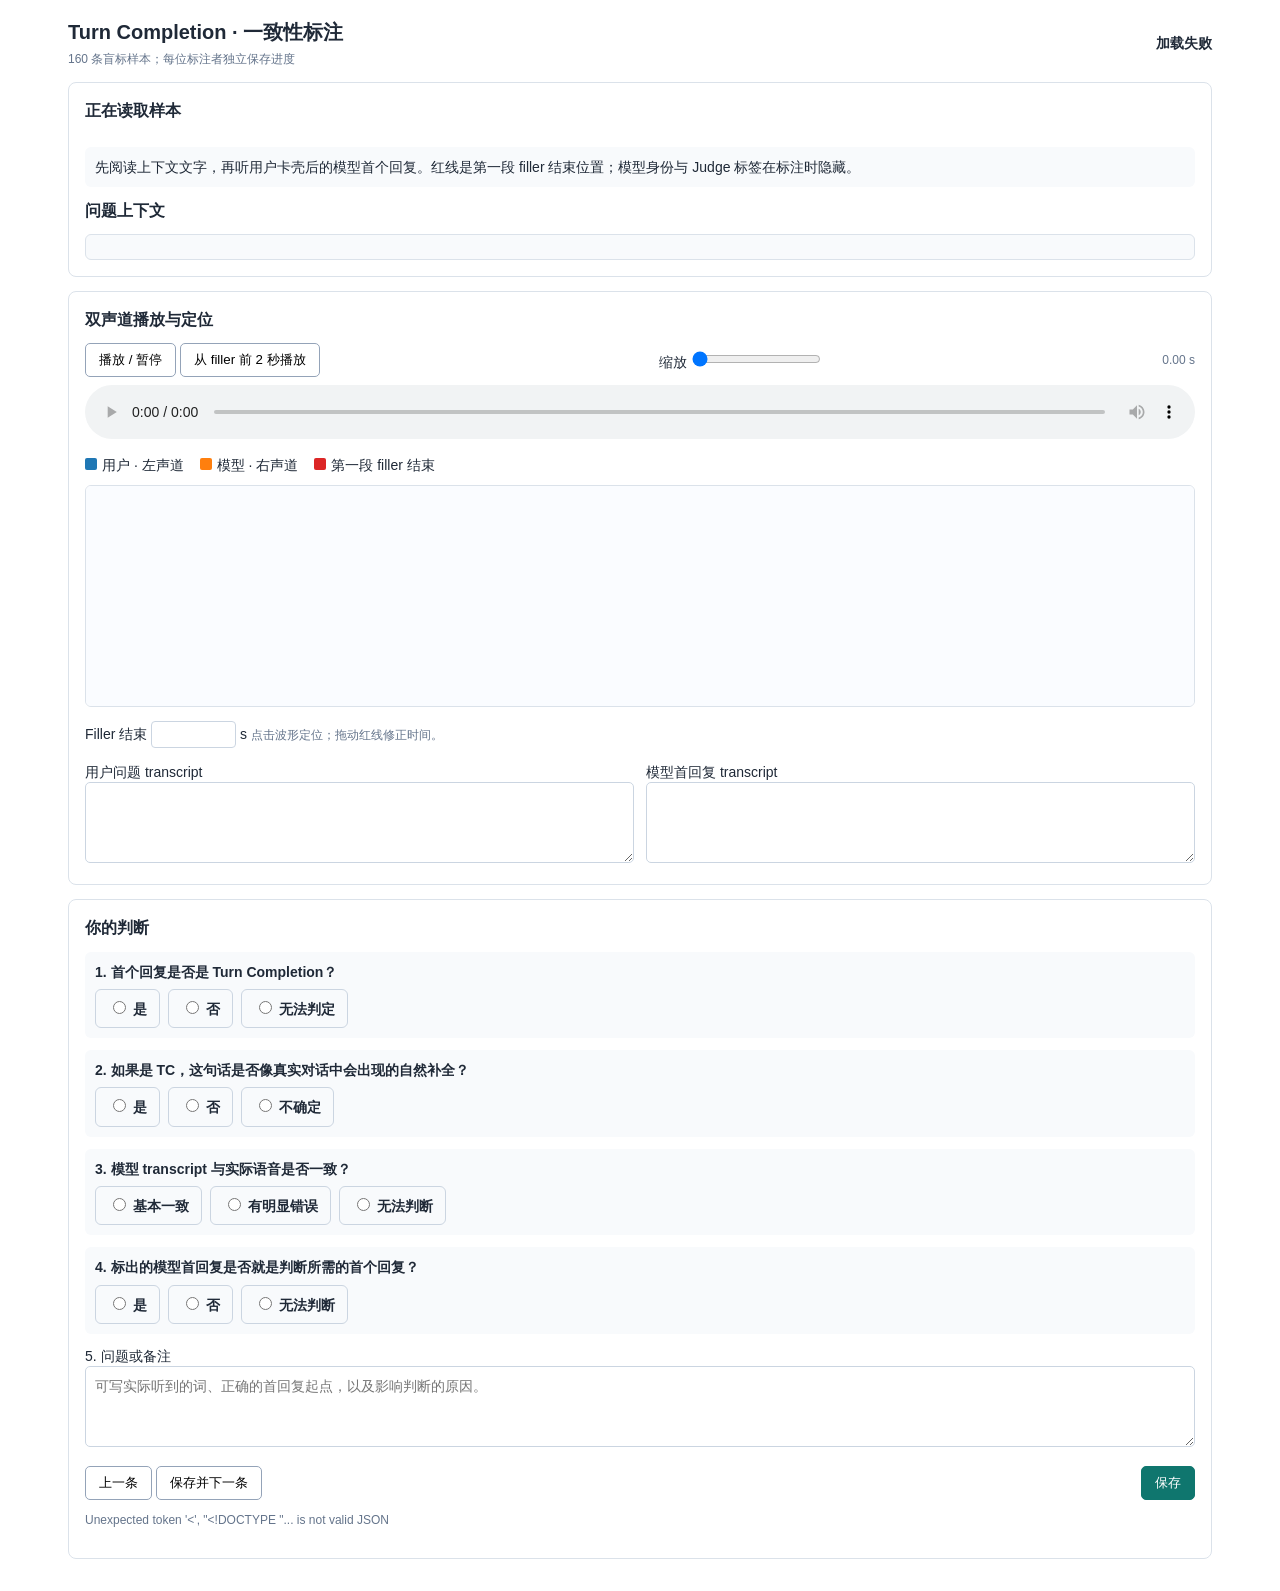
==== commit fbb168aa: "Use source text for spoken context and original TC clips" ====
--- a/lab_ctc_agreement_app/static/index.html
+++ b/lab_ctc_agreement_app/static/index.html
@@ -2,19 +2,19 @@
 :root{--ink:#1f2937;--muted:#64748b;--line:#dbe2ea;--blue:#1f77b4;--orange:#ff7f0e;--red:#dc2626;--accent:#0f766e}*{box-sizing:border-box}body{margin:0;color:var(--ink);font:14px/1.45 Arial,"Microsoft YaHei",sans-serif}main{max-width:1180px;margin:auto;padding:18px}h1{font-size:20px;margin:0 0 4px}h2{font-size:16px;margin:0 0 12px}.muted{color:var(--muted);font-size:12px}.card{border:1px solid var(--line);border-radius:8px;padding:16px;margin:14px 0}.row{display:flex;align-items:center;justify-content:space-between;gap:12px;flex-wrap:wrap}button{background:white;border:1px solid #94a3b8;border-radius:5px;padding:7px 13px;cursor:pointer}button.primary{background:var(--accent);color:white;border-color:var(--accent)}button:disabled{opacity:.5}.wavewrap{overflow-x:auto;border:1px solid var(--line);border-radius:6px;background:#fafcff;margin-top:10px}canvas{display:block;cursor:crosshair;touch-action:none}.legend{display:flex;gap:16px;flex-wrap:wrap;margin:10px 0}.legend b{display:inline-block;width:12px;height:12px;margin-right:5px;border-radius:2px}.transcripts{display:grid;grid-template-columns:1fr 1fr;gap:12px}textarea{width:100%;font:inherit;border:1px solid #cbd5e1;border-radius:5px;padding:9px;resize:vertical}.choices{display:flex;gap:8px;flex-wrap:wrap;margin-top:7px}.choices label{border:1px solid #cbd5e1;border-radius:6px;padding:8px 12px;cursor:pointer;background:#f8fafc;font-weight:bold}.choices label:has(input:checked){background:#eff6ff;border-color:var(--accent);color:var(--accent)}.prompt{padding:10px;background:#f8fafc;border-radius:6px;margin:12px 0}.context-text{white-space:pre-wrap;max-height:220px;overflow:auto;padding:12px;background:#f8fafc;border:1px solid var(--line);border-radius:6px}audio{width:100%;margin-top:8px}input[type=number]{width:85px;padding:5px;border:1px solid #cbd5e1;border-radius:4px}@media(max-width:700px){.transcripts{grid-template-columns:1fr}}
 </style></head><body><main>
 <header class="row"><div><h1>Turn Completion · 一致性标注</h1><div class="muted">160 条盲标样本；每位标注者独立保存进度</div></div><strong id="progress">加载中…</strong></header>
-<section class="card"><div class="row"><div><h2 id="caseTitle">正在读取样本</h2><span id="caseMeta" class="muted"></span></div><span id="caseStatus" class="muted"></span></div><p class="prompt">先看或听上下文，再听用户卡壳后的模型首个回复。红线是第一段 filler 结束位置；模型身份与 Judge 标签在标注时隐藏。</p><h2 id="contextTitle">问题上下文</h2><div id="contextText" class="context-text"></div></section>
-<section class="card"><h2>双声道播放与定位</h2><div class="row"><div><button id="play" type="button">播放 / 暂停</button> <button id="question" type="button">从问题开头播放</button> <button id="replay" type="button">从 filler 前 2 秒播放</button></div><label>缩放 <input id="zoom" type="range" min="1" max="3" step="0.1" value="1"></label><span id="clock" class="muted">0.00 s</span></div><audio id="audio" controls preload="metadata"></audio><div class="legend"><span><b style="background:var(--blue)"></b>用户 · 左声道</span><span><b style="background:var(--orange)"></b>模型 · 右声道</span><span><b style="background:#7c3aed"></b>用户问题开始</span><span><b style="background:var(--red)"></b>第一段 filler 结束</span></div><div class="wavewrap"><canvas id="wave" width="1120" height="220"></canvas></div><p><label>Filler 结束 <input id="filler" type="number" min="0" step="0.01"> s</label> <span class="muted">点击波形定位；拖动红线修正时间。</span></p><div class="transcripts"><label>用户问题 transcript<textarea id="userText" rows="3"></textarea></label><label>模型首回复 transcript<textarea id="modelText" rows="3"></textarea></label></div></section>
+<section class="card"><div class="row"><div><h2 id="caseTitle">正在读取样本</h2><span id="caseMeta" class="muted"></span></div><span id="caseStatus" class="muted"></span></div><p class="prompt">先阅读上下文文字，再听用户卡壳后的模型首个回复。红线是第一段 filler 结束位置；模型身份与 Judge 标签在标注时隐藏。</p><h2 id="contextTitle">问题上下文</h2><div id="contextText" class="context-text"></div></section>
+<section class="card"><h2>双声道播放与定位</h2><div class="row"><div><button id="play" type="button">播放 / 暂停</button> <button id="replay" type="button">从 filler 前 2 秒播放</button></div><label>缩放 <input id="zoom" type="range" min="1" max="3" step="0.1" value="1"></label><span id="clock" class="muted">0.00 s</span></div><audio id="audio" controls preload="metadata"></audio><div class="legend"><span><b style="background:var(--blue)"></b>用户 · 左声道</span><span><b style="background:var(--orange)"></b>模型 · 右声道</span><span><b style="background:var(--red)"></b>第一段 filler 结束</span></div><div class="wavewrap"><canvas id="wave" width="1120" height="220"></canvas></div><p><label>Filler 结束 <input id="filler" type="number" min="0" step="0.01"> s</label> <span class="muted">点击波形定位；拖动红线修正时间。</span></p><div class="transcripts"><label>用户问题 transcript<textarea id="userText" rows="3"></textarea></label><label>模型首回复 transcript<textarea id="modelText" rows="3"></textarea></label></div></section>
 <section class="card"><h2>你的判断</h2><div class="prompt"><strong>1. 首个回复是否是 Turn Completion？</strong><div class="choices"><label><input type="radio" name="tc" value="yes"> 是</label><label><input type="radio" name="tc" value="no"> 否</label><label><input type="radio" name="tc" value="uncertain"> 无法判定</label></div></div><div class="prompt"><strong>2. 如果是 TC，这句话是否像真实对话中会出现的自然补全？</strong><div class="choices"><label><input type="radio" name="natural" value="yes"> 是</label><label><input type="radio" name="natural" value="no"> 否</label><label><input type="radio" name="natural" value="uncertain"> 不确定</label></div></div><div class="prompt"><strong>3. 模型 transcript 与实际语音是否一致？</strong><div class="choices"><label><input type="radio" name="asr" value="match"> 基本一致</label><label><input type="radio" name="asr" value="material"> 有明显错误</label><label><input type="radio" name="asr" value="uncertain"> 无法判断</label></div></div><div class="prompt"><strong>4. 标出的模型首回复是否就是判断所需的首个回复？</strong><div class="choices"><label><input type="radio" name="boundary" value="correct"> 是</label><label><input type="radio" name="boundary" value="incorrect"> 否</label><label><input type="radio" name="boundary" value="uncertain"> 无法判断</label></div></div><label>5. 问题或备注<textarea id="note" rows="3" placeholder="可写实际听到的词、正确的首回复起点，以及影响判断的原因。"></textarea></label><div class="row" style="margin-top:14px"><div><button id="prev" type="button">上一条</button> <button id="next" type="button">保存并下一条</button></div><button id="save" class="primary" type="button">保存</button></div><p id="saveStatus" class="muted">每条标签单独保存。未点击保存或“保存并下一条”前，不会提交。</p></section>
 </main><script>
 const params=new URLSearchParams(location.search),annotator=params.get('annotator')||'',api=path=>`${path}?annotator=${encodeURIComponent(annotator)}`;
 const q=id=>document.getElementById(id),audio=q('audio'),canvas=q('wave'),ctx=canvas.getContext('2d');let batch=[],index=0,channels=null,duration=1,dragMode=null,dirty=false,pendingSeek=null;
 const checked=name=>document.querySelector(`input[name="${name}"]:checked`)?.value||null;
 function current(){return batch[index]}
-function draw(){const w=1120*(+q('zoom').value),h=220;canvas.width=w;canvas.height=h;ctx.fillStyle='#fafcff';ctx.fillRect(0,0,w,h);ctx.strokeStyle='#dbe2ea';ctx.beginPath();ctx.moveTo(0,110);ctx.lineTo(w,110);ctx.stroke();for(let c=0;c<2;c++){const data=channels?.[c],mid=c?165:55;ctx.fillStyle=c?'#ff7f0e':'#1f77b4';for(let x=0;x<w;x+=2){let amp=0;if(data){const a=Math.floor(x/w*data.length),b=Math.min(data.length,Math.floor((x+2)/w*data.length)+1),step=Math.max(1,Math.floor((b-a)/16));for(let i=a;i<b;i+=step)amp=Math.max(amp,Math.abs(data[i]))}const bar=Math.max(1,amp*38);ctx.fillRect(x,mid-bar,1.4,bar*2)}}const start=+(current()?.question_start_s||0)/duration*w,red=(+q('filler').value/duration)*w,play=(audio.currentTime/duration)*w;if(start>0){ctx.fillStyle='#7c3aed';ctx.fillRect(start-2,0,4,h);ctx.fillText('question',Math.min(start+7,w-65),33)}ctx.fillStyle='#dc2626';ctx.fillRect(red-2,0,4,h);ctx.fillText('filler end',Math.min(red+7,w-70),17);ctx.fillStyle='#0f766e';ctx.fillRect(play,0,2,h);ctx.fillStyle='#64748b';for(let t=0;t<=duration;t+=Math.max(2,Math.ceil(duration/10))){ctx.fillText(`${t}s`,t/duration*w+3,h-5)}}
+function draw(){const w=1120*(+q('zoom').value),h=220;canvas.width=w;canvas.height=h;ctx.fillStyle='#fafcff';ctx.fillRect(0,0,w,h);ctx.strokeStyle='#dbe2ea';ctx.beginPath();ctx.moveTo(0,110);ctx.lineTo(w,110);ctx.stroke();for(let c=0;c<2;c++){const data=channels?.[c],mid=c?165:55;ctx.fillStyle=c?'#ff7f0e':'#1f77b4';for(let x=0;x<w;x+=2){let amp=0;if(data){const a=Math.floor(x/w*data.length),b=Math.min(data.length,Math.floor((x+2)/w*data.length)+1),step=Math.max(1,Math.floor((b-a)/16));for(let i=a;i<b;i+=step)amp=Math.max(amp,Math.abs(data[i]))}const bar=Math.max(1,amp*38);ctx.fillRect(x,mid-bar,1.4,bar*2)}}const red=(+q('filler').value/duration)*w,play=(audio.currentTime/duration)*w;ctx.fillStyle='#dc2626';ctx.fillRect(red-2,0,4,h);ctx.fillText('filler end',Math.min(red+7,w-70),17);ctx.fillStyle='#0f766e';ctx.fillRect(play,0,2,h);ctx.fillStyle='#64748b';for(let t=0;t<=duration;t+=Math.max(2,Math.ceil(duration/10))){ctx.fillText(`${t}s`,t/duration*w+3,h-5)}}
 function label(){return {key:current().key,turn_completion:checked('tc'),natural_completion:checked('natural'),asr_quality:checked('asr'),candidate_boundary:checked('boundary'),filler_end_s:+q('filler').value,user_transcript:q('userText').value,model_transcript:q('modelText').value,note:q('note').value}}
 async function save(){if(!checked('tc')||!checked('asr')||!checked('boundary')){q('saveStatus').textContent='请完成 TC、transcript 和首回复判断。';return false}if(checked('tc')==='yes'&&!checked('natural')){q('saveStatus').textContent='判为 TC 时请填写自然度。';return false}try{const r=await fetch(api(`/api/label/${current().key}`),{method:'POST',headers:{'Content-Type':'application/json'},body:JSON.stringify(label())}),v=await r.json();if(!r.ok||!v.saved)throw Error(v.error||'save_failed');dirty=false;q('saveStatus').textContent='已保存到服务器';q('caseStatus').textContent='已保存';return true}catch(e){q('saveStatus').textContent=`保存失败：${e.message}`;return false}}
-async function show(i){index=i;const c=current();audio.pause();audio.src=api(c.audio);audio.load();channels=null;duration=1;q('progress').textContent=`${i+1} / ${batch.length}`;q('caseTitle').textContent=`样本 ${i+1}`;q('caseMeta').textContent=c.context_mode==='text'?'文字上下文':'语音上下文';q('contextTitle').textContent=c.context_mode==='text'?'问题的文字上下文':'问题的语音上下文';q('contextText').textContent=c.context_mode==='text'?c.context_text:`从音频开头听上下文；${(+c.question_start_s).toFixed(2)} 秒处（紫线）开始用户问题。`;q('filler').value=c.filler_end_s;q('userText').value=c.user_transcript;q('modelText').value=c.model_transcript;q('note').value='';document.querySelectorAll('input[type=radio]').forEach(el=>el.checked=false);q('caseStatus').textContent='未标注';q('saveStatus').textContent='每条标签单独保存。';q('prev').disabled=i===0;q('next').disabled=i===batch.length-1;draw();try{const r=await fetch(api(`/api/label/${c.key}`));if(r.ok){const d=await r.json();if(index!==i)return;q('filler').value=d.filler_end_s??c.filler_end_s;q('userText').value=d.user_transcript??c.user_transcript;q('modelText').value=d.model_transcript??c.model_transcript;q('note').value=d.note??'';for(const [name,value] of [['tc',d.turn_completion],['natural',d.natural_completion],['asr',d.asr_quality],['boundary',d.candidate_boundary]])if(value){const input=document.querySelector(`input[name="${name}"][value="${value}"]`);if(input)input.checked=true}q('caseStatus').textContent='已保存';q('saveStatus').textContent='已恢复这条标签。';draw()}}catch{}fetch(api(c.audio)).then(r=>r.arrayBuffer()).then(b=>new(window.AudioContext||window.webkitAudioContext)().decodeAudioData(b)).then(buffer=>{if(index!==i)return;duration=buffer.duration;channels=[buffer.getChannelData(0),buffer.getChannelData(1)];draw()}).catch(()=>{q('saveStatus').textContent+=' 波形载入失败；仍可用音频播放器。'});dirty=false}
-q('save').onclick=save;q('next').onclick=async()=>{if(await save())show(index+1)};q('prev').onclick=()=>{if(dirty&&!confirm('当前修改未保存，仍要返回上一条吗？'))return;show(index-1)};q('play').onclick=()=>audio.paused?audio.play():audio.pause();q('question').onclick=()=>{audio.currentTime=Math.max(0,+(current().question_start_s||0));audio.play()};q('replay').onclick=()=>{audio.currentTime=Math.max(0,+q('filler').value-2);audio.play()};q('zoom').oninput=draw;audio.ontimeupdate=()=>{q('clock').textContent=`${audio.currentTime.toFixed(2)} / ${duration.toFixed(2)} s`;draw()};document.querySelectorAll('input,textarea').forEach(el=>{el.addEventListener('input',()=>dirty=true);el.addEventListener('change',()=>dirty=true)});
+async function show(i){index=i;const c=current();audio.pause();audio.src=api(c.audio);audio.load();channels=null;duration=1;q('progress').textContent=`${i+1} / ${batch.length}`;q('caseTitle').textContent=`样本 ${i+1}`;q('caseMeta').textContent=c.context_mode==='text'?'文字上下文':'语音上下文';q('contextTitle').textContent=c.context_mode==='text'?'问题的文字上下文':'语音上下文的原始文本';q('contextText').textContent=c.context_text;q('filler').value=c.filler_end_s;q('userText').value=c.user_transcript;q('modelText').value=c.model_transcript;q('note').value='';document.querySelectorAll('input[type=radio]').forEach(el=>el.checked=false);q('caseStatus').textContent='未标注';q('saveStatus').textContent='每条标签单独保存。';q('prev').disabled=i===0;q('next').disabled=i===batch.length-1;draw();try{const r=await fetch(api(`/api/label/${c.key}`));if(r.ok){const d=await r.json();if(index!==i)return;q('filler').value=d.filler_end_s??c.filler_end_s;q('userText').value=d.user_transcript??c.user_transcript;q('modelText').value=d.model_transcript??c.model_transcript;q('note').value=d.note??'';for(const [name,value] of [['tc',d.turn_completion],['natural',d.natural_completion],['asr',d.asr_quality],['boundary',d.candidate_boundary]])if(value){const input=document.querySelector(`input[name="${name}"][value="${value}"]`);if(input)input.checked=true}q('caseStatus').textContent='已保存';q('saveStatus').textContent='已恢复这条标签。';draw()}}catch{}fetch(api(c.audio)).then(r=>r.arrayBuffer()).then(b=>new(window.AudioContext||window.webkitAudioContext)().decodeAudioData(b)).then(buffer=>{if(index!==i)return;duration=buffer.duration;channels=[buffer.getChannelData(0),buffer.getChannelData(1)];draw()}).catch(()=>{q('saveStatus').textContent+=' 波形载入失败；仍可用音频播放器。'});dirty=false}
+q('save').onclick=save;q('next').onclick=async()=>{if(await save())show(index+1)};q('prev').onclick=()=>{if(dirty&&!confirm('当前修改未保存，仍要返回上一条吗？'))return;show(index-1)};q('play').onclick=()=>audio.paused?audio.play():audio.pause();q('replay').onclick=()=>{audio.currentTime=Math.max(0,+q('filler').value-2);audio.play()};q('zoom').oninput=draw;audio.ontimeupdate=()=>{q('clock').textContent=`${audio.currentTime.toFixed(2)} / ${duration.toFixed(2)} s`;draw()};document.querySelectorAll('input,textarea').forEach(el=>{el.addEventListener('input',()=>dirty=true);el.addEventListener('change',()=>dirty=true)});
 function waveTime(e){const rect=canvas.getBoundingClientRect();return Math.max(0,Math.min(duration,(e.clientX-rect.left)/rect.width*duration))}
 function seekWave(e){const time=waveTime(e);if(audio.readyState>=1)audio.currentTime=time;else pendingSeek=time;q('clock').textContent=`${time.toFixed(2)} / ${duration.toFixed(2)} s`;draw()}
 audio.addEventListener('loadedmetadata',()=>{if(Number.isFinite(audio.duration)&&audio.duration>0)duration=audio.duration;if(pendingSeek!==null){audio.currentTime=pendingSeek;pendingSeek=null}draw()});
